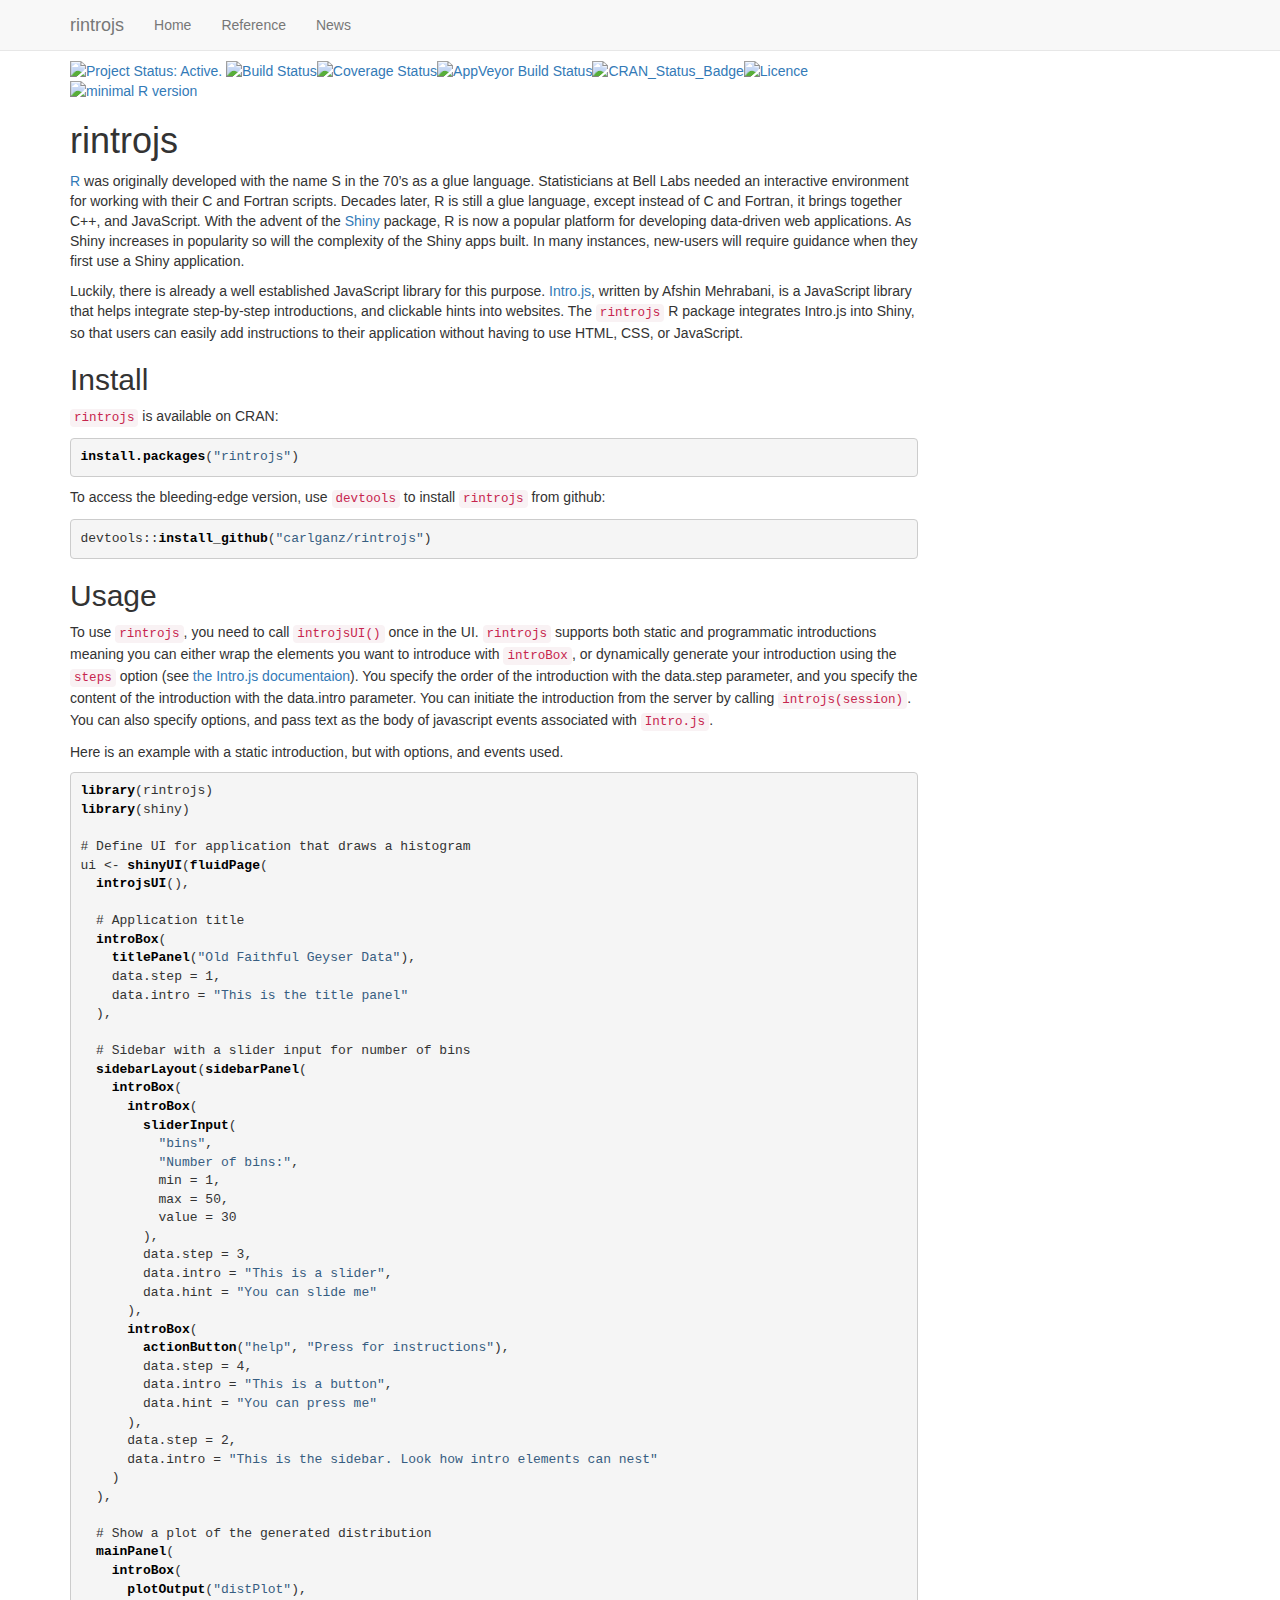
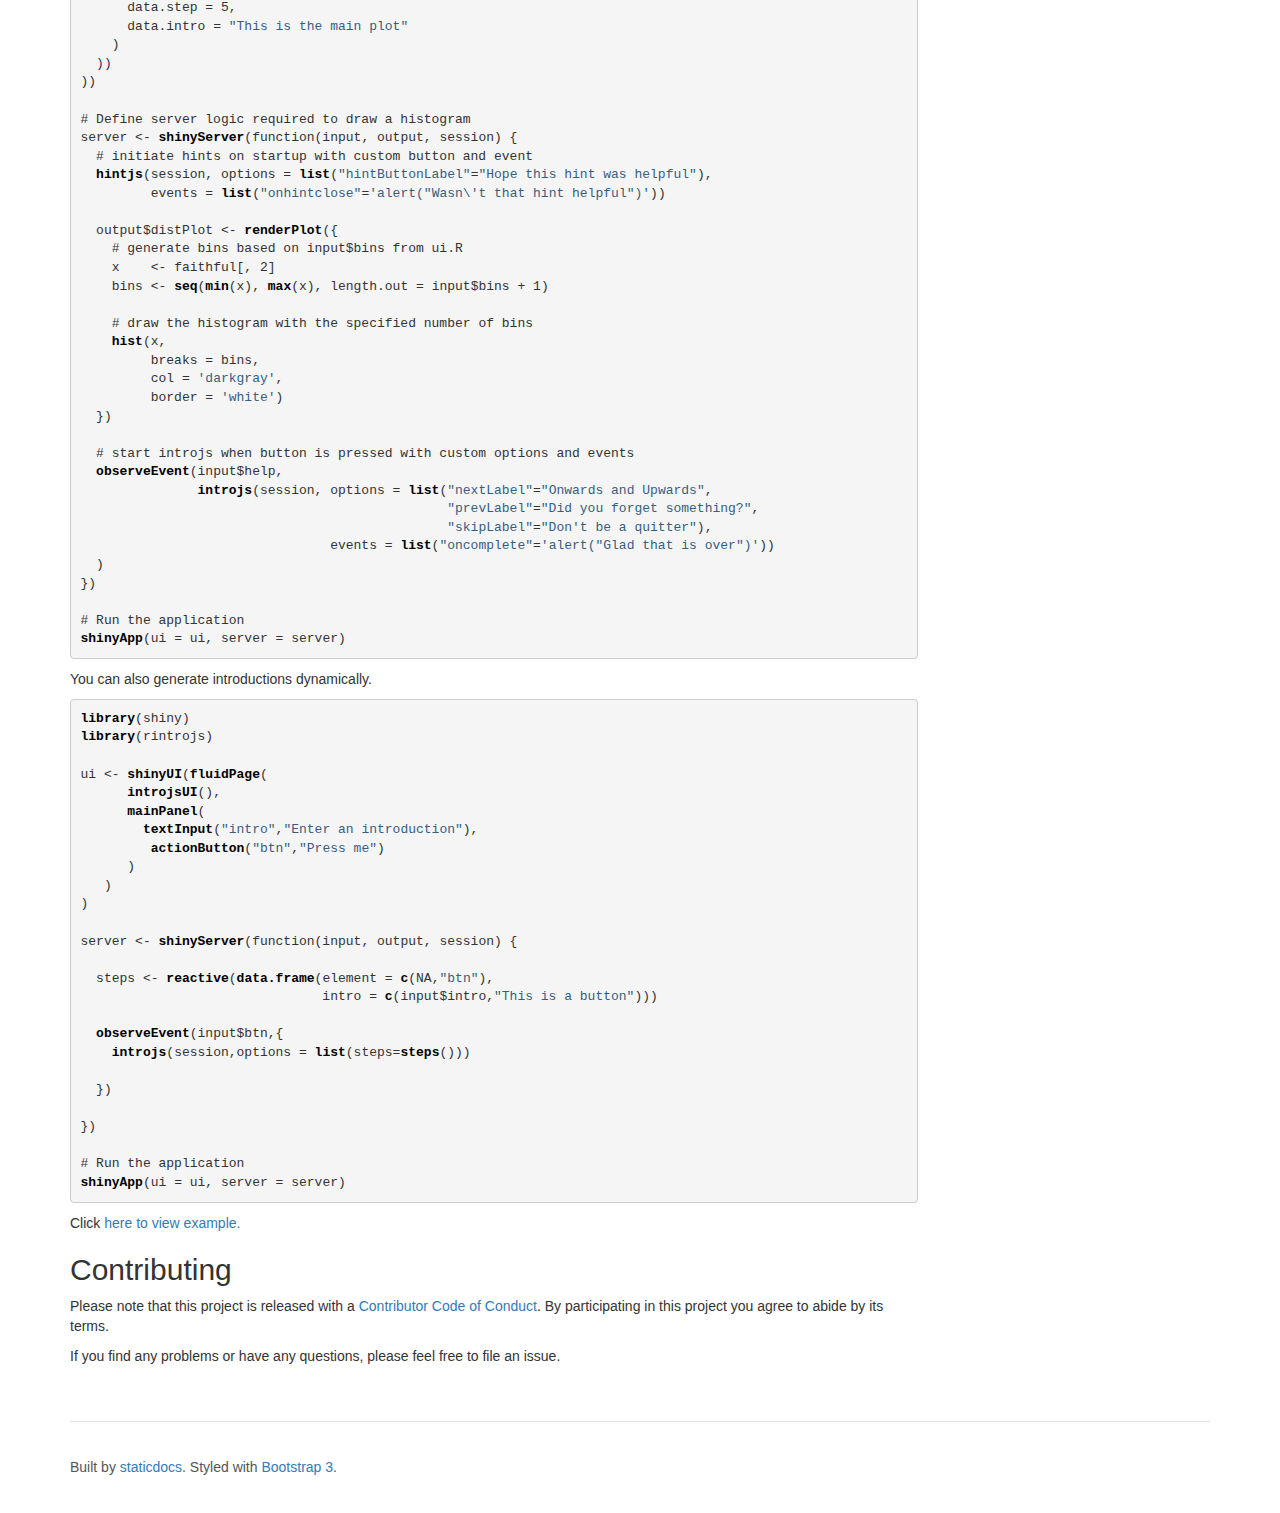
==== docs/index.html @ f10a5e24 "update staticdocs" ====
<!-- Generated by staticdocs: do not edit by hand -->
<html>
  <head>
  <meta charset="utf-8">
<title>Home. rintrojs</title>

<meta name="viewport" content="width=device-width, initial-scale=1.0">

<script src="https://code.jquery.com/jquery-3.1.0.min.js" integrity="sha256-cCueBR6CsyA4/9szpPfrX3s49M9vUU5BgtiJj06wt/s=" crossorigin="anonymous"></script>

<!-- Bootstrap -->
<link href="https://maxcdn.bootstrapcdn.com/bootstrap/3.3.7/css/bootstrap.min.css" rel="stylesheet" integrity="sha384-BVYiiSIFeK1dGmJRAkycuHAHRg32OmUcww7on3RYdg4Va+PmSTsz/K68vbdEjh4u" crossorigin="anonymous">
<link href="https://maxcdn.bootstrapcdn.com/font-awesome/4.6.3/css/font-awesome.min.css" rel="stylesheet" integrity="sha384-T8Gy5hrqNKT+hzMclPo118YTQO6cYprQmhrYwIiQ/3axmI1hQomh7Ud2hPOy8SP1" crossorigin="anonymous">
<script src="https://maxcdn.bootstrapcdn.com/bootstrap/3.3.7/js/bootstrap.min.js" integrity="sha384-Tc5IQib027qvyjSMfHjOMaLkfuWVxZxUPnCJA7l2mCWNIpG9mGCD8wGNIcPD7Txa" crossorigin="anonymous"></script>



<!-- staticdocs -->
<link href="staticdocs.css" rel="stylesheet">

<!-- mathjax -->
<script src='https://cdn.mathjax.org/mathjax/latest/MathJax.js?config=TeX-AMS-MML_HTMLorMML'></script>

<!--[if lt IE 9]>
  <script src="http://html5shim.googlecode.com/svn/trunk/html5.js"></script>
<![endif]-->
  </head>

  <body>
    <div class="container">
        <header>
        
<div class="navbar navbar-default  navbar-fixed-top" role="navigation">
  <div class="container">
    <div class="navbar-header">
      <button type="button" class="navbar-toggle collapsed" data-toggle="collapse" data-target="#navbar">
        <span class="icon-bar"></span>
        <span class="icon-bar"></span>
        <span class="icon-bar"></span>
      </button>
      <a class="navbar-brand" href="index.html">rintrojs</a>
    </div>
    <div id="navbar" class="navbar-collapse collapse">
      <ul class="nav navbar-nav">
        <li>
  <a href="index.html">Home</a>
</li>
<li>
  <a href="reference/index.html">Reference</a>
</li>
<li>
  <a href="news/index.html">News</a>
</li>
      </ul>
      <ul class="nav navbar-nav navbar-right">
        <li>
  <a href="https://github.com/carlganz/rintrojs">
    <span class="fa fa-github fa-lg"></span>
     
  </a>
</li>
      </ul>
    </div><!--/.nav-collapse -->
  </div><!--/.container -->
</div><!--/.navbar -->
        
        </header>

        <div class="row">
  <div class="col-md-9">
    <p><a href="http://www.repostatus.org/#active"><img src="http://www.repostatus.org/badges/latest/active.svg" alt="Project Status: Active." /></a> <a href="https://travis-ci.org/carlganz/rintrojs"><img src="https://travis-ci.org/carlganz/rintrojs.svg?branch=master" alt="Build Status" /></a><a href="https://codecov.io/github/carlganz/rintrojs?branch=master"><img src="https://img.shields.io/codecov/c/github/carlganz/rintrojs/master.svg" alt="Coverage Status" /></a><a href="https://ci.appveyor.com/project/carlganz/rintrojs"><img src="https://ci.appveyor.com/api/projects/status/github/carlganz/rintrojs?branch=master&amp;svg=true" alt="AppVeyor Build Status" /></a><a href="https://cran.r-project.org/package=rintrojs"><img src="http://www.r-pkg.org/badges/version/rintrojs" alt="CRAN_Status_Badge" /></a><a href="https://www.gnu.org/licenses/gpl-3.0.en.html"><img src="https://img.shields.io/badge/licence-GPL--3-blue.svg" alt="Licence" /></a><a href="https://cran.r-project.org/"><img src="https://img.shields.io/badge/R%3E%3D-3.0.0-6666ff.svg" alt="minimal R version" /></a></p>
<h1 id="rintrojs">rintrojs</h1>
<p><a href="https://r-project.org">R</a> was originally developed with the name S in the 70’s as a glue language. Statisticians at Bell Labs needed an interactive environment for working with their C and Fortran scripts. Decades later, R is still a glue language, except instead of C and Fortran, it brings together C++, and JavaScript. With the advent of the <a href="http://http://shiny.rstudio.com/">Shiny</a> package, R is now a popular platform for developing data-driven web applications. As Shiny increases in popularity so will the complexity of the Shiny apps built. In many instances, new-users will require guidance when they first use a Shiny application.</p>
<p>Luckily, there is already a well established JavaScript library for this purpose. <a href="http://introjs.com">Intro.js</a>, written by Afshin Mehrabani, is a JavaScript library that helps integrate step-by-step introductions, and clickable hints into websites. The <code>rintrojs</code> R package integrates Intro.js into Shiny, so that users can easily add instructions to their application without having to use HTML, CSS, or JavaScript.</p>
<h2 id="install">Install</h2>
<p><code>rintrojs</code> is available on CRAN:</p>
<div class="sourceCode"><pre class="sourceCode r"><code class="sourceCode r"><span class="kw">install.packages</span>(<span class="st">&quot;rintrojs&quot;</span>)</code></pre></div>
<p>To access the bleeding-edge version, use <code>devtools</code> to install <code>rintrojs</code> from github:</p>
<div class="sourceCode"><pre class="sourceCode r"><code class="sourceCode r">devtools::<span class="kw">install_github</span>(<span class="st">&quot;carlganz/rintrojs&quot;</span>)</code></pre></div>
<h2 id="usage">Usage</h2>
<p>To use <code>rintrojs</code>, you need to call <code>introjsUI()</code> once in the UI. <code>rintrojs</code> supports both static and programmatic introductions meaning you can either wrap the elements you want to introduce with <code>introBox</code>, or dynamically generate your introduction using the <code>steps</code> option (see <a href="https://github.com/usablica/intro.js/wiki/Documentation">the Intro.js documentaion</a>). You specify the order of the introduction with the data.step parameter, and you specify the content of the introduction with the data.intro parameter. You can initiate the introduction from the server by calling <code>introjs(session)</code>. You can also specify options, and pass text as the body of javascript events associated with <code>Intro.js</code>.</p>
<p>Here is an example with a static introduction, but with options, and events used.</p>
<div class="sourceCode"><pre class="sourceCode r"><code class="sourceCode r"><span class="kw">library</span>(rintrojs)
<span class="kw">library</span>(shiny)

<span class="co"># Define UI for application that draws a histogram</span>
ui &lt;-<span class="st"> </span><span class="kw">shinyUI</span>(<span class="kw">fluidPage</span>(
  <span class="kw">introjsUI</span>(),
  
  <span class="co"># Application title</span>
  <span class="kw">introBox</span>(
    <span class="kw">titlePanel</span>(<span class="st">&quot;Old Faithful Geyser Data&quot;</span>),
    <span class="dt">data.step =</span> <span class="dv">1</span>,
    <span class="dt">data.intro =</span> <span class="st">&quot;This is the title panel&quot;</span>
  ),
  
  <span class="co"># Sidebar with a slider input for number of bins</span>
  <span class="kw">sidebarLayout</span>(<span class="kw">sidebarPanel</span>(
    <span class="kw">introBox</span>(
      <span class="kw">introBox</span>(
        <span class="kw">sliderInput</span>(
          <span class="st">&quot;bins&quot;</span>,
          <span class="st">&quot;Number of bins:&quot;</span>,
          <span class="dt">min =</span> <span class="dv">1</span>,
          <span class="dt">max =</span> <span class="dv">50</span>,
          <span class="dt">value =</span> <span class="dv">30</span>
        ),
        <span class="dt">data.step =</span> <span class="dv">3</span>,
        <span class="dt">data.intro =</span> <span class="st">&quot;This is a slider&quot;</span>,
        <span class="dt">data.hint =</span> <span class="st">&quot;You can slide me&quot;</span>
      ),
      <span class="kw">introBox</span>(
        <span class="kw">actionButton</span>(<span class="st">&quot;help&quot;</span>, <span class="st">&quot;Press for instructions&quot;</span>),
        <span class="dt">data.step =</span> <span class="dv">4</span>,
        <span class="dt">data.intro =</span> <span class="st">&quot;This is a button&quot;</span>,
        <span class="dt">data.hint =</span> <span class="st">&quot;You can press me&quot;</span>
      ),
      <span class="dt">data.step =</span> <span class="dv">2</span>,
      <span class="dt">data.intro =</span> <span class="st">&quot;This is the sidebar. Look how intro elements can nest&quot;</span>
    )
  ),
  
  <span class="co"># Show a plot of the generated distribution</span>
  <span class="kw">mainPanel</span>(
    <span class="kw">introBox</span>(
      <span class="kw">plotOutput</span>(<span class="st">&quot;distPlot&quot;</span>),
      <span class="dt">data.step =</span> <span class="dv">5</span>,
      <span class="dt">data.intro =</span> <span class="st">&quot;This is the main plot&quot;</span>
    )
  ))
))

<span class="co"># Define server logic required to draw a histogram</span>
server &lt;-<span class="st"> </span><span class="kw">shinyServer</span>(function(input, output, session) {
  <span class="co"># initiate hints on startup with custom button and event</span>
  <span class="kw">hintjs</span>(session, <span class="dt">options =</span> <span class="kw">list</span>(<span class="st">&quot;hintButtonLabel&quot;</span>=<span class="st">&quot;Hope this hint was helpful&quot;</span>),
         <span class="dt">events =</span> <span class="kw">list</span>(<span class="st">&quot;onhintclose&quot;</span>=<span class="st">&#39;alert(&quot;Wasn</span><span class="ch">\&#39;</span><span class="st">t that hint helpful&quot;)&#39;</span>))
  
  output$distPlot &lt;-<span class="st"> </span><span class="kw">renderPlot</span>({
    <span class="co"># generate bins based on input$bins from ui.R</span>
    x    &lt;-<span class="st"> </span>faithful[, <span class="dv">2</span>]
    bins &lt;-<span class="st"> </span><span class="kw">seq</span>(<span class="kw">min</span>(x), <span class="kw">max</span>(x), <span class="dt">length.out =</span> input$bins +<span class="st"> </span><span class="dv">1</span>)
    
    <span class="co"># draw the histogram with the specified number of bins</span>
    <span class="kw">hist</span>(x,
         <span class="dt">breaks =</span> bins,
         <span class="dt">col =</span> <span class="st">&#39;darkgray&#39;</span>,
         <span class="dt">border =</span> <span class="st">&#39;white&#39;</span>)
  })
  
  <span class="co"># start introjs when button is pressed with custom options and events</span>
  <span class="kw">observeEvent</span>(input$help,
               <span class="kw">introjs</span>(session, <span class="dt">options =</span> <span class="kw">list</span>(<span class="st">&quot;nextLabel&quot;</span>=<span class="st">&quot;Onwards and Upwards&quot;</span>,
                                               <span class="st">&quot;prevLabel&quot;</span>=<span class="st">&quot;Did you forget something?&quot;</span>,
                                               <span class="st">&quot;skipLabel&quot;</span>=<span class="st">&quot;Don&#39;t be a quitter&quot;</span>),
                                <span class="dt">events =</span> <span class="kw">list</span>(<span class="st">&quot;oncomplete&quot;</span>=<span class="st">&#39;alert(&quot;Glad that is over&quot;)&#39;</span>))
  )
})

<span class="co"># Run the application</span>
<span class="kw">shinyApp</span>(<span class="dt">ui =</span> ui, <span class="dt">server =</span> server)</code></pre></div>
<p>You can also generate introductions dynamically.</p>
<div class="sourceCode"><pre class="sourceCode r"><code class="sourceCode r"><span class="kw">library</span>(shiny)
<span class="kw">library</span>(rintrojs)

ui &lt;-<span class="st"> </span><span class="kw">shinyUI</span>(<span class="kw">fluidPage</span>(
      <span class="kw">introjsUI</span>(),
      <span class="kw">mainPanel</span>(
        <span class="kw">textInput</span>(<span class="st">&quot;intro&quot;</span>,<span class="st">&quot;Enter an introduction&quot;</span>),
         <span class="kw">actionButton</span>(<span class="st">&quot;btn&quot;</span>,<span class="st">&quot;Press me&quot;</span>)
      )
   )
)

server &lt;-<span class="st"> </span><span class="kw">shinyServer</span>(function(input, output, session) {
   
  steps &lt;-<span class="st"> </span><span class="kw">reactive</span>(<span class="kw">data.frame</span>(<span class="dt">element =</span> <span class="kw">c</span>(<span class="ot">NA</span>,<span class="st">&quot;btn&quot;</span>),
                               <span class="dt">intro =</span> <span class="kw">c</span>(input$intro,<span class="st">&quot;This is a button&quot;</span>)))
  
  <span class="kw">observeEvent</span>(input$btn,{
    <span class="kw">introjs</span>(session,<span class="dt">options =</span> <span class="kw">list</span>(<span class="dt">steps=</span><span class="kw">steps</span>()))
    
  })
  
})

<span class="co"># Run the application </span>
<span class="kw">shinyApp</span>(<span class="dt">ui =</span> ui, <span class="dt">server =</span> server)</code></pre></div>
<p>Click <a href="https://carlganz.shinyapps.io/rintrojsexample/">here to view example.</a></p>
<h2 id="contributing">Contributing</h2>
<p>Please note that this project is released with a <a href="CONDUCT.md">Contributor Code of Conduct</a>. By participating in this project you agree to abide by its terms.</p>
<p>If you find any problems or have any questions, please feel free to file an issue.</p>
  </div>
</div>

        <footer>
        <p>Built by <a href="http://hadley.github.io/staticdocs/">staticdocs</a>. Styled with <a href="http://getbootstrap.com">Bootstrap 3</a>.</p>
        </footer>
   </div>

  </body>
</html>
---- docs/staticdocs.css ----
body {padding-top: 60px;}

.icon img {
  float: right;
  border: 1px solid #ccc;
}
.index .internal {display: none;}
ul.index li {margin-bottom: 0.5em; clear: both;}

footer {
  margin-top: 45px;
  padding: 35px 0 36px;
  border-top: 1px solid #e5e5e5;
}
footer p {
  margin-bottom: 0;
  color: #555;
}

/* Table of contents --------------------------*/

.toc h2 {
  margin-top: 0;
  font-size: 1.5em;
}

.toc.affix {
  top: 80;
}

/* Syntax highlighting ---------------------------------------------------- */

.examples .output {
  border-left: 4px solid #ccc;
  margin-left: -10px;
  padding-left: 6px;
}

.fl,.number {color:rgb(21,20,181);}
.fu,.functioncall {color:#264D66 ;}
.ch,.st,.string {color:#375D81 ;}
.kw,.keyword {font-weight:bolder ;color:black;}
.argument {color:#264D66 ;}
.co,.comment {color: #333;}
.formalargs {color: #264D66;}
.eqformalargs {color:#264D66;}
.slot {font-style:italic;}
.symbol {color:black ;}
.prompt {color:black ;}

pre img {
  background-color: #fff;
  display: block;
}
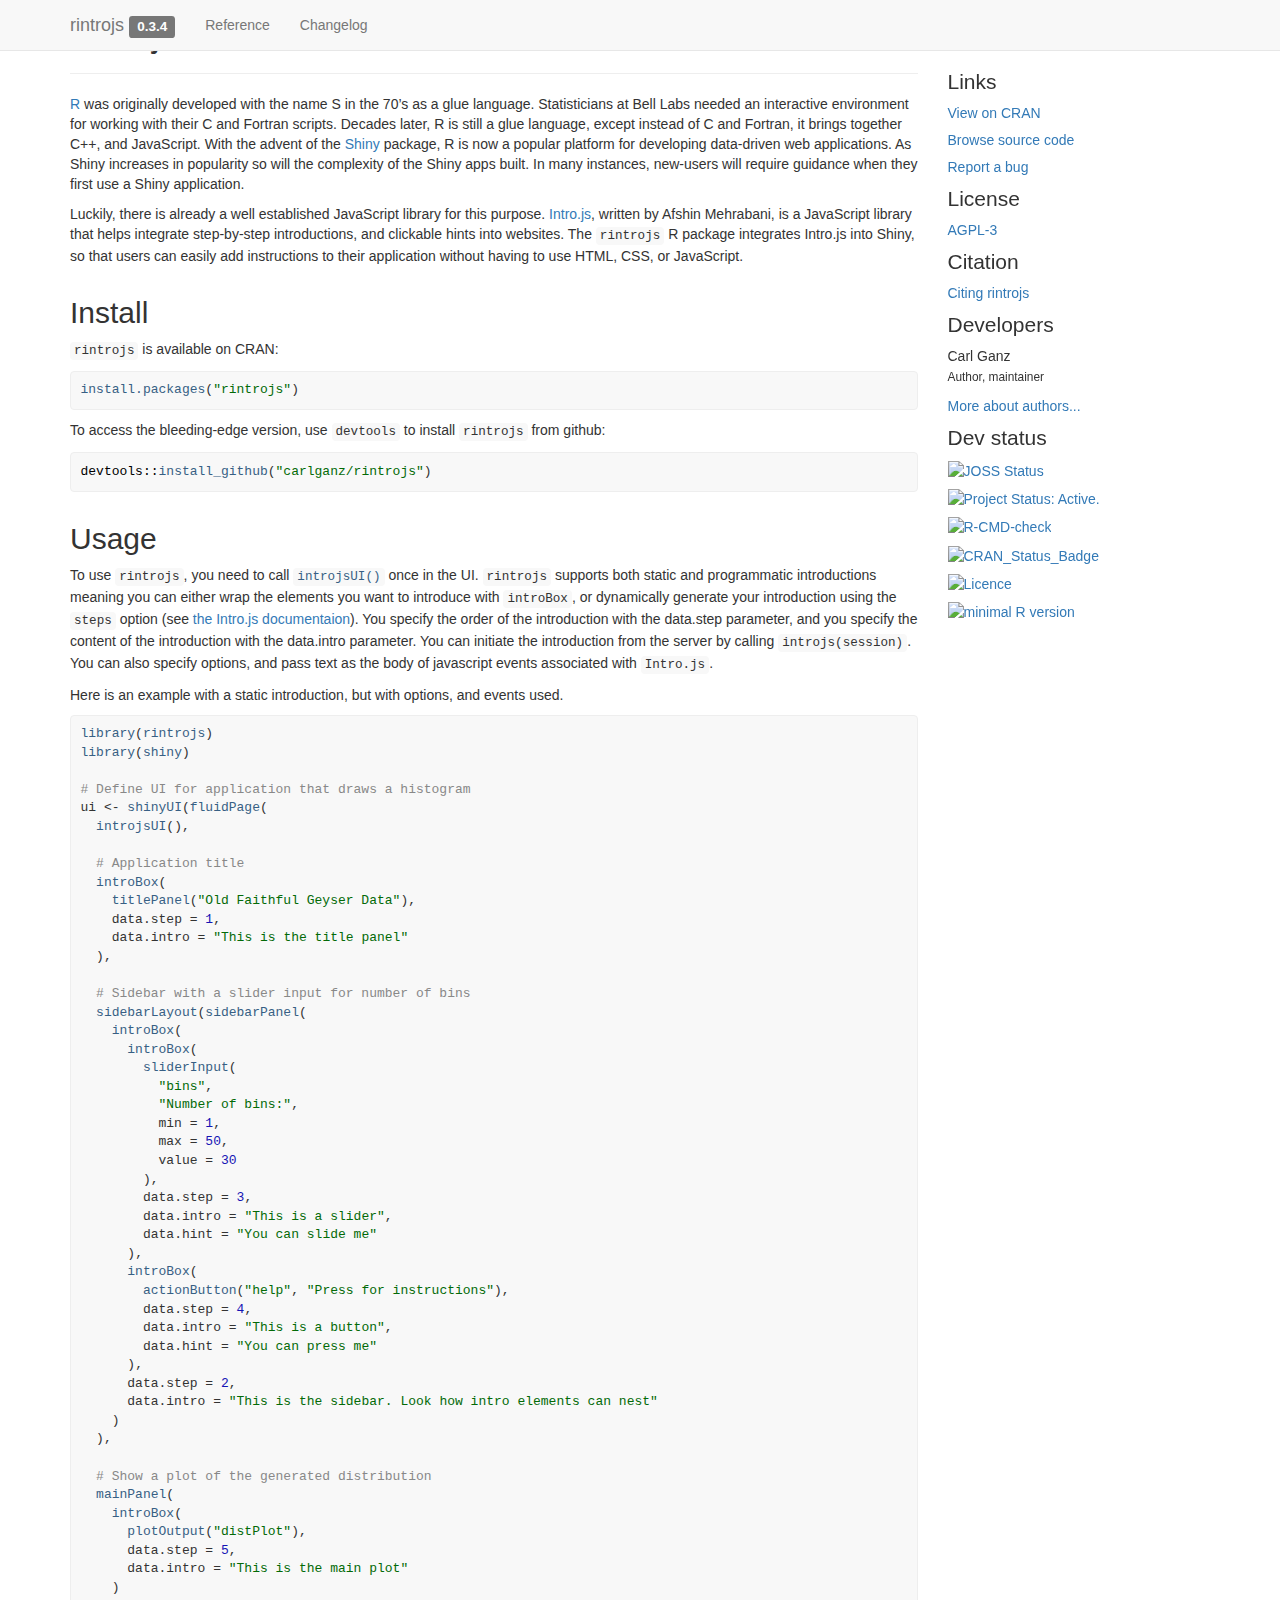
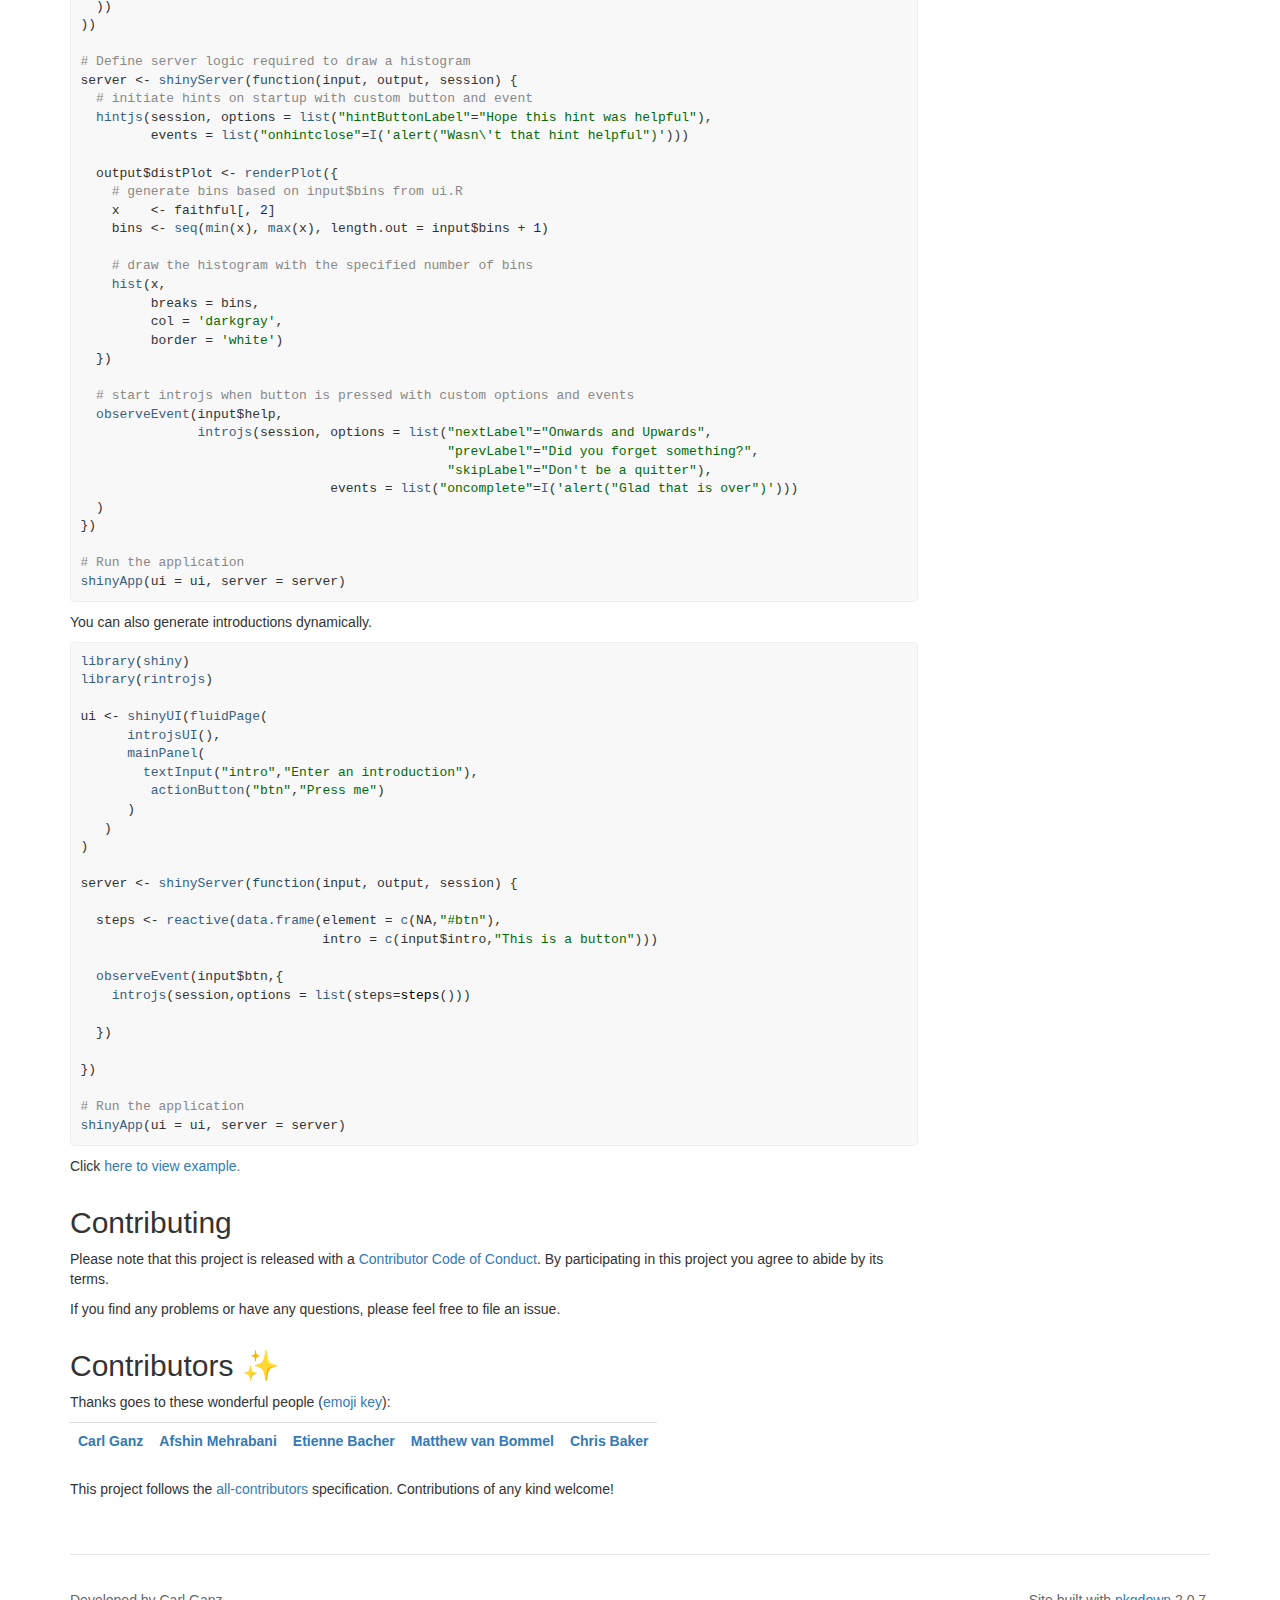
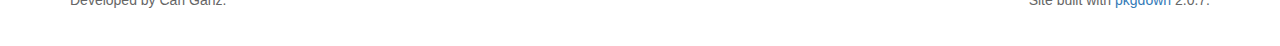
==== commit 6008c804: "rebuild pkgdown site" ====
--- a/docs/index.html
+++ b/docs/index.html
@@ -1,202 +1,307 @@
-<!-- Generated by staticdocs: do not edit by hand -->
-<html>
-  <head>
-  <meta charset="utf-8">
-<title>Home. rintrojs</title>
-
+<!DOCTYPE html>
+<!-- Generated by pkgdown: do not edit by hand --><html lang="en">
+<head>
+<meta http-equiv="Content-Type" content="text/html; charset=UTF-8">
+<meta charset="utf-8">
+<meta http-equiv="X-UA-Compatible" content="IE=edge">
 <meta name="viewport" content="width=device-width, initial-scale=1.0">
-
-<script src="https://code.jquery.com/jquery-3.1.0.min.js" integrity="sha256-cCueBR6CsyA4/9szpPfrX3s49M9vUU5BgtiJj06wt/s=" crossorigin="anonymous"></script>
-
-<!-- Bootstrap -->
-<link href="https://maxcdn.bootstrapcdn.com/bootstrap/3.3.7/css/bootstrap.min.css" rel="stylesheet" integrity="sha384-BVYiiSIFeK1dGmJRAkycuHAHRg32OmUcww7on3RYdg4Va+PmSTsz/K68vbdEjh4u" crossorigin="anonymous">
-<link href="https://maxcdn.bootstrapcdn.com/font-awesome/4.6.3/css/font-awesome.min.css" rel="stylesheet" integrity="sha384-T8Gy5hrqNKT+hzMclPo118YTQO6cYprQmhrYwIiQ/3axmI1hQomh7Ud2hPOy8SP1" crossorigin="anonymous">
-<script src="https://maxcdn.bootstrapcdn.com/bootstrap/3.3.7/js/bootstrap.min.js" integrity="sha384-Tc5IQib027qvyjSMfHjOMaLkfuWVxZxUPnCJA7l2mCWNIpG9mGCD8wGNIcPD7Txa" crossorigin="anonymous"></script>
-
-
-
-<!-- staticdocs -->
-<link href="staticdocs.css" rel="stylesheet">
-
-<!-- mathjax -->
-<script src='https://cdn.mathjax.org/mathjax/latest/MathJax.js?config=TeX-AMS-MML_HTMLorMML'></script>
-
-<!--[if lt IE 9]>
-  <script src="http://html5shim.googlecode.com/svn/trunk/html5.js"></script>
+<title>Wrapper for the Intro.js Library • rintrojs</title>
+<!-- jquery --><script src="https://cdnjs.cloudflare.com/ajax/libs/jquery/3.4.1/jquery.min.js" integrity="sha256-CSXorXvZcTkaix6Yvo6HppcZGetbYMGWSFlBw8HfCJo=" crossorigin="anonymous"></script><!-- Bootstrap --><link rel="stylesheet" href="https://cdnjs.cloudflare.com/ajax/libs/twitter-bootstrap/3.4.1/css/bootstrap.min.css" integrity="sha256-bZLfwXAP04zRMK2BjiO8iu9pf4FbLqX6zitd+tIvLhE=" crossorigin="anonymous">
+<script src="https://cdnjs.cloudflare.com/ajax/libs/twitter-bootstrap/3.4.1/js/bootstrap.min.js" integrity="sha256-nuL8/2cJ5NDSSwnKD8VqreErSWHtnEP9E7AySL+1ev4=" crossorigin="anonymous"></script><!-- bootstrap-toc --><link rel="stylesheet" href="bootstrap-toc.css">
+<script src="bootstrap-toc.js"></script><!-- Font Awesome icons --><link rel="stylesheet" href="https://cdnjs.cloudflare.com/ajax/libs/font-awesome/5.12.1/css/all.min.css" integrity="sha256-mmgLkCYLUQbXn0B1SRqzHar6dCnv9oZFPEC1g1cwlkk=" crossorigin="anonymous">
+<link rel="stylesheet" href="https://cdnjs.cloudflare.com/ajax/libs/font-awesome/5.12.1/css/v4-shims.min.css" integrity="sha256-wZjR52fzng1pJHwx4aV2AO3yyTOXrcDW7jBpJtTwVxw=" crossorigin="anonymous">
+<!-- clipboard.js --><script src="https://cdnjs.cloudflare.com/ajax/libs/clipboard.js/2.0.6/clipboard.min.js" integrity="sha256-inc5kl9MA1hkeYUt+EC3BhlIgyp/2jDIyBLS6k3UxPI=" crossorigin="anonymous"></script><!-- headroom.js --><script src="https://cdnjs.cloudflare.com/ajax/libs/headroom/0.11.0/headroom.min.js" integrity="sha256-AsUX4SJE1+yuDu5+mAVzJbuYNPHj/WroHuZ8Ir/CkE0=" crossorigin="anonymous"></script><script src="https://cdnjs.cloudflare.com/ajax/libs/headroom/0.11.0/jQuery.headroom.min.js" integrity="sha256-ZX/yNShbjqsohH1k95liqY9Gd8uOiE1S4vZc+9KQ1K4=" crossorigin="anonymous"></script><!-- pkgdown --><link href="pkgdown.css" rel="stylesheet">
+<script src="pkgdown.js"></script><meta property="og:title" content="Wrapper for the Intro.js Library">
+<meta property="og:description" content="A wrapper for the Intro.js library (For more info: &lt;https://introjs.com/&gt;). 
+  This package makes it easy to include step-by-step introductions, and clickable hints in a Shiny 
+  application. It supports both static introductions in the UI, and programmatic introductions from 
+  the server-side. ">
+<!-- mathjax --><script src="https://cdnjs.cloudflare.com/ajax/libs/mathjax/2.7.5/MathJax.js" integrity="sha256-nvJJv9wWKEm88qvoQl9ekL2J+k/RWIsaSScxxlsrv8k=" crossorigin="anonymous"></script><script src="https://cdnjs.cloudflare.com/ajax/libs/mathjax/2.7.5/config/TeX-AMS-MML_HTMLorMML.js" integrity="sha256-84DKXVJXs0/F8OTMzX4UR909+jtl4G7SPypPavF+GfA=" crossorigin="anonymous"></script><!--[if lt IE 9]>
+<script src="https://oss.maxcdn.com/html5shiv/3.7.3/html5shiv.min.js"></script>
+<script src="https://oss.maxcdn.com/respond/1.4.2/respond.min.js"></script>
 <![endif]-->
-  </head>
-
-  <body>
-    <div class="container">
-        <header>
-        
-<div class="navbar navbar-default  navbar-fixed-top" role="navigation">
+</head>
+<body data-spy="scroll" data-target="#toc">
+    
+
+    <div class="container template-home">
+      <header><div class="navbar navbar-default navbar-fixed-top" role="navigation">
   <div class="container">
     <div class="navbar-header">
-      <button type="button" class="navbar-toggle collapsed" data-toggle="collapse" data-target="#navbar">
+      <button type="button" class="navbar-toggle collapsed" data-toggle="collapse" data-target="#navbar" aria-expanded="false">
+        <span class="sr-only">Toggle navigation</span>
         <span class="icon-bar"></span>
         <span class="icon-bar"></span>
         <span class="icon-bar"></span>
       </button>
-      <a class="navbar-brand" href="index.html">rintrojs</a>
+      <span class="navbar-brand">
+        <a class="navbar-link" href="index.html">rintrojs</a>
+        <span class="version label label-default" data-toggle="tooltip" data-placement="bottom" title="">0.3.4</span>
+      </span>
     </div>
+
     <div id="navbar" class="navbar-collapse collapse">
       <ul class="nav navbar-nav">
-        <li>
-  <a href="index.html">Home</a>
-</li>
 <li>
   <a href="reference/index.html">Reference</a>
 </li>
 <li>
-  <a href="news/index.html">News</a>
+  <a href="news/index.html">Changelog</a>
 </li>
       </ul>
-      <ul class="nav navbar-nav navbar-right">
-        <li>
-  <a href="https://github.com/carlganz/rintrojs">
-    <span class="fa fa-github fa-lg"></span>
+<ul class="nav navbar-nav navbar-right">
+<li>
+  <a href="https://github.com/carlganz/rintrojs/" class="external-link">
+    <span class="fab fa-github fa-lg"></span>
      
   </a>
 </li>
       </ul>
-    </div><!--/.nav-collapse -->
-  </div><!--/.container -->
-</div><!--/.navbar -->
-        
-        </header>
-
-        <div class="row">
-  <div class="col-md-9">
-    <p><a href="http://www.repostatus.org/#active"><img src="http://www.repostatus.org/badges/latest/active.svg" alt="Project Status: Active." /></a> <a href="https://travis-ci.org/carlganz/rintrojs"><img src="https://travis-ci.org/carlganz/rintrojs.svg?branch=master" alt="Build Status" /></a><a href="https://codecov.io/github/carlganz/rintrojs?branch=master"><img src="https://img.shields.io/codecov/c/github/carlganz/rintrojs/master.svg" alt="Coverage Status" /></a><a href="https://ci.appveyor.com/project/carlganz/rintrojs"><img src="https://ci.appveyor.com/api/projects/status/github/carlganz/rintrojs?branch=master&amp;svg=true" alt="AppVeyor Build Status" /></a><a href="https://cran.r-project.org/package=rintrojs"><img src="http://www.r-pkg.org/badges/version/rintrojs" alt="CRAN_Status_Badge" /></a><a href="https://www.gnu.org/licenses/gpl-3.0.en.html"><img src="https://img.shields.io/badge/licence-GPL--3-blue.svg" alt="Licence" /></a><a href="https://cran.r-project.org/"><img src="https://img.shields.io/badge/R%3E%3D-3.0.0-6666ff.svg" alt="minimal R version" /></a></p>
-<h1 id="rintrojs">rintrojs</h1>
-<p><a href="https://r-project.org">R</a> was originally developed with the name S in the 70’s as a glue language. Statisticians at Bell Labs needed an interactive environment for working with their C and Fortran scripts. Decades later, R is still a glue language, except instead of C and Fortran, it brings together C++, and JavaScript. With the advent of the <a href="http://http://shiny.rstudio.com/">Shiny</a> package, R is now a popular platform for developing data-driven web applications. As Shiny increases in popularity so will the complexity of the Shiny apps built. In many instances, new-users will require guidance when they first use a Shiny application.</p>
-<p>Luckily, there is already a well established JavaScript library for this purpose. <a href="http://introjs.com">Intro.js</a>, written by Afshin Mehrabani, is a JavaScript library that helps integrate step-by-step introductions, and clickable hints into websites. The <code>rintrojs</code> R package integrates Intro.js into Shiny, so that users can easily add instructions to their application without having to use HTML, CSS, or JavaScript.</p>
-<h2 id="install">Install</h2>
+</div>
+<!--/.nav-collapse -->
+  </div>
+<!--/.container -->
+</div>
+<!--/.navbar -->
+
+      
+
+      </header><div class="row">
+  <div class="contents col-md-9">
+
+
+<div class="section level1">
+<div class="page-header"><h1 id="rintrojs">rintrojs<a class="anchor" aria-label="anchor" href="#rintrojs"></a>
+</h1></div>
+<p><a href="https://www.r-project.org/" class="external-link">R</a> was originally developed with the name S in the 70’s as a glue language. Statisticians at Bell Labs needed an interactive environment for working with their C and Fortran scripts. Decades later, R is still a glue language, except instead of C and Fortran, it brings together C++, and JavaScript. With the advent of the <a href="https://shiny.posit.co/" class="external-link">Shiny</a> package, R is now a popular platform for developing data-driven web applications. As Shiny increases in popularity so will the complexity of the Shiny apps built. In many instances, new-users will require guidance when they first use a Shiny application.</p>
+<p>Luckily, there is already a well established JavaScript library for this purpose. <a href="https://introjs.com/" class="external-link">Intro.js</a>, written by Afshin Mehrabani, is a JavaScript library that helps integrate step-by-step introductions, and clickable hints into websites. The <code>rintrojs</code> R package integrates Intro.js into Shiny, so that users can easily add instructions to their application without having to use HTML, CSS, or JavaScript.</p>
+<div class="section level2">
+<h2 id="install">Install<a class="anchor" aria-label="anchor" href="#install"></a>
+</h2>
 <p><code>rintrojs</code> is available on CRAN:</p>
-<div class="sourceCode"><pre class="sourceCode r"><code class="sourceCode r"><span class="kw">install.packages</span>(<span class="st">&quot;rintrojs&quot;</span>)</code></pre></div>
+<div class="sourceCode" id="cb1"><pre class="downlit sourceCode r">
+<code class="sourceCode R"><span><span class="fu"><a href="https://rdrr.io/r/utils/install.packages.html" class="external-link">install.packages</a></span><span class="op">(</span><span class="st">"rintrojs"</span><span class="op">)</span></span></code></pre></div>
 <p>To access the bleeding-edge version, use <code>devtools</code> to install <code>rintrojs</code> from github:</p>
-<div class="sourceCode"><pre class="sourceCode r"><code class="sourceCode r">devtools::<span class="kw">install_github</span>(<span class="st">&quot;carlganz/rintrojs&quot;</span>)</code></pre></div>
-<h2 id="usage">Usage</h2>
-<p>To use <code>rintrojs</code>, you need to call <code>introjsUI()</code> once in the UI. <code>rintrojs</code> supports both static and programmatic introductions meaning you can either wrap the elements you want to introduce with <code>introBox</code>, or dynamically generate your introduction using the <code>steps</code> option (see <a href="https://github.com/usablica/intro.js/wiki/Documentation">the Intro.js documentaion</a>). You specify the order of the introduction with the data.step parameter, and you specify the content of the introduction with the data.intro parameter. You can initiate the introduction from the server by calling <code>introjs(session)</code>. You can also specify options, and pass text as the body of javascript events associated with <code>Intro.js</code>.</p>
+<div class="sourceCode" id="cb2"><pre class="downlit sourceCode r">
+<code class="sourceCode R"><span><span class="fu">devtools</span><span class="fu">::</span><span class="fu"><a href="https://remotes.r-lib.org/reference/install_github.html" class="external-link">install_github</a></span><span class="op">(</span><span class="st">"carlganz/rintrojs"</span><span class="op">)</span></span></code></pre></div>
+</div>
+<div class="section level2">
+<h2 id="usage">Usage<a class="anchor" aria-label="anchor" href="#usage"></a>
+</h2>
+<p>To use <code>rintrojs</code>, you need to call <code><a href="reference/introjsUI.html">introjsUI()</a></code> once in the UI. <code>rintrojs</code> supports both static and programmatic introductions meaning you can either wrap the elements you want to introduce with <code>introBox</code>, or dynamically generate your introduction using the <code>steps</code> option (see <a href="https://github.com/usablica/intro.js/wiki/Documentation" class="external-link">the Intro.js documentaion</a>). You specify the order of the introduction with the data.step parameter, and you specify the content of the introduction with the data.intro parameter. You can initiate the introduction from the server by calling <code>introjs(session)</code>. You can also specify options, and pass text as the body of javascript events associated with <code>Intro.js</code>.</p>
 <p>Here is an example with a static introduction, but with options, and events used.</p>
-<div class="sourceCode"><pre class="sourceCode r"><code class="sourceCode r"><span class="kw">library</span>(rintrojs)
-<span class="kw">library</span>(shiny)
-
-<span class="co"># Define UI for application that draws a histogram</span>
-ui &lt;-<span class="st"> </span><span class="kw">shinyUI</span>(<span class="kw">fluidPage</span>(
-  <span class="kw">introjsUI</span>(),
+<div class="sourceCode" id="cb3"><pre class="downlit sourceCode r">
+<code class="sourceCode R"><span><span class="kw"><a href="https://rdrr.io/r/base/library.html" class="external-link">library</a></span><span class="op">(</span><span class="va"><a href="https://github.com/carlganz/rintrojs" class="external-link">rintrojs</a></span><span class="op">)</span></span>
+<span><span class="kw"><a href="https://rdrr.io/r/base/library.html" class="external-link">library</a></span><span class="op">(</span><span class="va"><a href="https://shiny.posit.co/" class="external-link">shiny</a></span><span class="op">)</span></span>
+<span></span>
+<span><span class="co"># Define UI for application that draws a histogram</span></span>
+<span><span class="va">ui</span> <span class="op">&lt;-</span> <span class="fu"><a href="https://rdrr.io/pkg/shiny/man/shinyUI.html" class="external-link">shinyUI</a></span><span class="op">(</span><span class="fu"><a href="https://rdrr.io/pkg/shiny/man/fluidPage.html" class="external-link">fluidPage</a></span><span class="op">(</span></span>
+<span>  <span class="fu"><a href="reference/introjsUI.html">introjsUI</a></span><span class="op">(</span><span class="op">)</span>,</span>
+<span>  </span>
+<span>  <span class="co"># Application title</span></span>
+<span>  <span class="fu"><a href="reference/introBox.html">introBox</a></span><span class="op">(</span></span>
+<span>    <span class="fu"><a href="https://rdrr.io/pkg/shiny/man/titlePanel.html" class="external-link">titlePanel</a></span><span class="op">(</span><span class="st">"Old Faithful Geyser Data"</span><span class="op">)</span>,</span>
+<span>    data.step <span class="op">=</span> <span class="fl">1</span>,</span>
+<span>    data.intro <span class="op">=</span> <span class="st">"This is the title panel"</span></span>
+<span>  <span class="op">)</span>,</span>
+<span>  </span>
+<span>  <span class="co"># Sidebar with a slider input for number of bins</span></span>
+<span>  <span class="fu"><a href="https://rdrr.io/pkg/shiny/man/sidebarLayout.html" class="external-link">sidebarLayout</a></span><span class="op">(</span><span class="fu"><a href="https://rdrr.io/pkg/shiny/man/sidebarLayout.html" class="external-link">sidebarPanel</a></span><span class="op">(</span></span>
+<span>    <span class="fu"><a href="reference/introBox.html">introBox</a></span><span class="op">(</span></span>
+<span>      <span class="fu"><a href="reference/introBox.html">introBox</a></span><span class="op">(</span></span>
+<span>        <span class="fu"><a href="https://rdrr.io/pkg/shiny/man/sliderInput.html" class="external-link">sliderInput</a></span><span class="op">(</span></span>
+<span>          <span class="st">"bins"</span>,</span>
+<span>          <span class="st">"Number of bins:"</span>,</span>
+<span>          min <span class="op">=</span> <span class="fl">1</span>,</span>
+<span>          max <span class="op">=</span> <span class="fl">50</span>,</span>
+<span>          value <span class="op">=</span> <span class="fl">30</span></span>
+<span>        <span class="op">)</span>,</span>
+<span>        data.step <span class="op">=</span> <span class="fl">3</span>,</span>
+<span>        data.intro <span class="op">=</span> <span class="st">"This is a slider"</span>,</span>
+<span>        data.hint <span class="op">=</span> <span class="st">"You can slide me"</span></span>
+<span>      <span class="op">)</span>,</span>
+<span>      <span class="fu"><a href="reference/introBox.html">introBox</a></span><span class="op">(</span></span>
+<span>        <span class="fu"><a href="https://rdrr.io/pkg/shiny/man/actionButton.html" class="external-link">actionButton</a></span><span class="op">(</span><span class="st">"help"</span>, <span class="st">"Press for instructions"</span><span class="op">)</span>,</span>
+<span>        data.step <span class="op">=</span> <span class="fl">4</span>,</span>
+<span>        data.intro <span class="op">=</span> <span class="st">"This is a button"</span>,</span>
+<span>        data.hint <span class="op">=</span> <span class="st">"You can press me"</span></span>
+<span>      <span class="op">)</span>,</span>
+<span>      data.step <span class="op">=</span> <span class="fl">2</span>,</span>
+<span>      data.intro <span class="op">=</span> <span class="st">"This is the sidebar. Look how intro elements can nest"</span></span>
+<span>    <span class="op">)</span></span>
+<span>  <span class="op">)</span>,</span>
+<span>  </span>
+<span>  <span class="co"># Show a plot of the generated distribution</span></span>
+<span>  <span class="fu"><a href="https://rdrr.io/pkg/shiny/man/sidebarLayout.html" class="external-link">mainPanel</a></span><span class="op">(</span></span>
+<span>    <span class="fu"><a href="reference/introBox.html">introBox</a></span><span class="op">(</span></span>
+<span>      <span class="fu"><a href="https://rdrr.io/pkg/shiny/man/plotOutput.html" class="external-link">plotOutput</a></span><span class="op">(</span><span class="st">"distPlot"</span><span class="op">)</span>,</span>
+<span>      data.step <span class="op">=</span> <span class="fl">5</span>,</span>
+<span>      data.intro <span class="op">=</span> <span class="st">"This is the main plot"</span></span>
+<span>    <span class="op">)</span></span>
+<span>  <span class="op">)</span><span class="op">)</span></span>
+<span><span class="op">)</span><span class="op">)</span></span>
+<span></span>
+<span><span class="co"># Define server logic required to draw a histogram</span></span>
+<span><span class="va">server</span> <span class="op">&lt;-</span> <span class="fu"><a href="https://rdrr.io/pkg/shiny/man/shinyServer.html" class="external-link">shinyServer</a></span><span class="op">(</span><span class="kw">function</span><span class="op">(</span><span class="va">input</span>, <span class="va">output</span>, <span class="va">session</span><span class="op">)</span> <span class="op">{</span></span>
+<span>  <span class="co"># initiate hints on startup with custom button and event</span></span>
+<span>  <span class="fu"><a href="reference/introjs.html">hintjs</a></span><span class="op">(</span><span class="va">session</span>, options <span class="op">=</span> <span class="fu"><a href="https://rdrr.io/r/base/list.html" class="external-link">list</a></span><span class="op">(</span><span class="st">"hintButtonLabel"</span><span class="op">=</span><span class="st">"Hope this hint was helpful"</span><span class="op">)</span>,</span>
+<span>         events <span class="op">=</span> <span class="fu"><a href="https://rdrr.io/r/base/list.html" class="external-link">list</a></span><span class="op">(</span><span class="st">"onhintclose"</span><span class="op">=</span><span class="fu"><a href="https://rdrr.io/r/base/AsIs.html" class="external-link">I</a></span><span class="op">(</span><span class="st">'alert("Wasn\'t that hint helpful")'</span><span class="op">)</span><span class="op">)</span><span class="op">)</span></span>
+<span>  </span>
+<span>  <span class="va">output</span><span class="op">$</span><span class="va">distPlot</span> <span class="op">&lt;-</span> <span class="fu"><a href="https://rdrr.io/pkg/shiny/man/renderPlot.html" class="external-link">renderPlot</a></span><span class="op">(</span><span class="op">{</span></span>
+<span>    <span class="co"># generate bins based on input$bins from ui.R</span></span>
+<span>    <span class="va">x</span>    <span class="op">&lt;-</span> <span class="va">faithful</span><span class="op">[</span>, <span class="fl">2</span><span class="op">]</span></span>
+<span>    <span class="va">bins</span> <span class="op">&lt;-</span> <span class="fu"><a href="https://rdrr.io/r/base/seq.html" class="external-link">seq</a></span><span class="op">(</span><span class="fu"><a href="https://rdrr.io/r/base/Extremes.html" class="external-link">min</a></span><span class="op">(</span><span class="va">x</span><span class="op">)</span>, <span class="fu"><a href="https://rdrr.io/r/base/Extremes.html" class="external-link">max</a></span><span class="op">(</span><span class="va">x</span><span class="op">)</span>, length.out <span class="op">=</span> <span class="va">input</span><span class="op">$</span><span class="va">bins</span> <span class="op">+</span> <span class="fl">1</span><span class="op">)</span></span>
+<span>    </span>
+<span>    <span class="co"># draw the histogram with the specified number of bins</span></span>
+<span>    <span class="fu"><a href="https://rdrr.io/r/graphics/hist.html" class="external-link">hist</a></span><span class="op">(</span><span class="va">x</span>,</span>
+<span>         breaks <span class="op">=</span> <span class="va">bins</span>,</span>
+<span>         col <span class="op">=</span> <span class="st">'darkgray'</span>,</span>
+<span>         border <span class="op">=</span> <span class="st">'white'</span><span class="op">)</span></span>
+<span>  <span class="op">}</span><span class="op">)</span></span>
+<span>  </span>
+<span>  <span class="co"># start introjs when button is pressed with custom options and events</span></span>
+<span>  <span class="fu"><a href="https://rdrr.io/pkg/shiny/man/observeEvent.html" class="external-link">observeEvent</a></span><span class="op">(</span><span class="va">input</span><span class="op">$</span><span class="va">help</span>,</span>
+<span>               <span class="fu"><a href="reference/introjs.html">introjs</a></span><span class="op">(</span><span class="va">session</span>, options <span class="op">=</span> <span class="fu"><a href="https://rdrr.io/r/base/list.html" class="external-link">list</a></span><span class="op">(</span><span class="st">"nextLabel"</span><span class="op">=</span><span class="st">"Onwards and Upwards"</span>,</span>
+<span>                                               <span class="st">"prevLabel"</span><span class="op">=</span><span class="st">"Did you forget something?"</span>,</span>
+<span>                                               <span class="st">"skipLabel"</span><span class="op">=</span><span class="st">"Don't be a quitter"</span><span class="op">)</span>,</span>
+<span>                                events <span class="op">=</span> <span class="fu"><a href="https://rdrr.io/r/base/list.html" class="external-link">list</a></span><span class="op">(</span><span class="st">"oncomplete"</span><span class="op">=</span><span class="fu"><a href="https://rdrr.io/r/base/AsIs.html" class="external-link">I</a></span><span class="op">(</span><span class="st">'alert("Glad that is over")'</span><span class="op">)</span><span class="op">)</span><span class="op">)</span></span>
+<span>  <span class="op">)</span></span>
+<span><span class="op">}</span><span class="op">)</span></span>
+<span></span>
+<span><span class="co"># Run the application</span></span>
+<span><span class="fu"><a href="https://rdrr.io/pkg/shiny/man/shinyApp.html" class="external-link">shinyApp</a></span><span class="op">(</span>ui <span class="op">=</span> <span class="va">ui</span>, server <span class="op">=</span> <span class="va">server</span><span class="op">)</span></span></code></pre></div>
+<p>You can also generate introductions dynamically.</p>
+<div class="sourceCode" id="cb4"><pre class="downlit sourceCode r">
+<code class="sourceCode R"><span><span class="kw"><a href="https://rdrr.io/r/base/library.html" class="external-link">library</a></span><span class="op">(</span><span class="va"><a href="https://shiny.posit.co/" class="external-link">shiny</a></span><span class="op">)</span></span>
+<span><span class="kw"><a href="https://rdrr.io/r/base/library.html" class="external-link">library</a></span><span class="op">(</span><span class="va"><a href="https://github.com/carlganz/rintrojs" class="external-link">rintrojs</a></span><span class="op">)</span></span>
+<span></span>
+<span><span class="va">ui</span> <span class="op">&lt;-</span> <span class="fu"><a href="https://rdrr.io/pkg/shiny/man/shinyUI.html" class="external-link">shinyUI</a></span><span class="op">(</span><span class="fu"><a href="https://rdrr.io/pkg/shiny/man/fluidPage.html" class="external-link">fluidPage</a></span><span class="op">(</span></span>
+<span>      <span class="fu"><a href="reference/introjsUI.html">introjsUI</a></span><span class="op">(</span><span class="op">)</span>,</span>
+<span>      <span class="fu"><a href="https://rdrr.io/pkg/shiny/man/sidebarLayout.html" class="external-link">mainPanel</a></span><span class="op">(</span></span>
+<span>        <span class="fu"><a href="https://rdrr.io/pkg/shiny/man/textInput.html" class="external-link">textInput</a></span><span class="op">(</span><span class="st">"intro"</span>,<span class="st">"Enter an introduction"</span><span class="op">)</span>,</span>
+<span>         <span class="fu"><a href="https://rdrr.io/pkg/shiny/man/actionButton.html" class="external-link">actionButton</a></span><span class="op">(</span><span class="st">"btn"</span>,<span class="st">"Press me"</span><span class="op">)</span></span>
+<span>      <span class="op">)</span></span>
+<span>   <span class="op">)</span></span>
+<span><span class="op">)</span></span>
+<span></span>
+<span><span class="va">server</span> <span class="op">&lt;-</span> <span class="fu"><a href="https://rdrr.io/pkg/shiny/man/shinyServer.html" class="external-link">shinyServer</a></span><span class="op">(</span><span class="kw">function</span><span class="op">(</span><span class="va">input</span>, <span class="va">output</span>, <span class="va">session</span><span class="op">)</span> <span class="op">{</span></span>
+<span>   </span>
+<span>  <span class="va">steps</span> <span class="op">&lt;-</span> <span class="fu"><a href="https://rdrr.io/pkg/shiny/man/reactive.html" class="external-link">reactive</a></span><span class="op">(</span><span class="fu"><a href="https://rdrr.io/r/base/data.frame.html" class="external-link">data.frame</a></span><span class="op">(</span>element <span class="op">=</span> <span class="fu"><a href="https://rdrr.io/r/base/c.html" class="external-link">c</a></span><span class="op">(</span><span class="cn">NA</span>,<span class="st">"#btn"</span><span class="op">)</span>,</span>
+<span>                               intro <span class="op">=</span> <span class="fu"><a href="https://rdrr.io/r/base/c.html" class="external-link">c</a></span><span class="op">(</span><span class="va">input</span><span class="op">$</span><span class="va">intro</span>,<span class="st">"This is a button"</span><span class="op">)</span><span class="op">)</span><span class="op">)</span></span>
+<span>  </span>
+<span>  <span class="fu"><a href="https://rdrr.io/pkg/shiny/man/observeEvent.html" class="external-link">observeEvent</a></span><span class="op">(</span><span class="va">input</span><span class="op">$</span><span class="va">btn</span>,<span class="op">{</span></span>
+<span>    <span class="fu"><a href="reference/introjs.html">introjs</a></span><span class="op">(</span><span class="va">session</span>,options <span class="op">=</span> <span class="fu"><a href="https://rdrr.io/r/base/list.html" class="external-link">list</a></span><span class="op">(</span>steps<span class="op">=</span><span class="fu">steps</span><span class="op">(</span><span class="op">)</span><span class="op">)</span><span class="op">)</span></span>
+<span>    </span>
+<span>  <span class="op">}</span><span class="op">)</span></span>
+<span>  </span>
+<span><span class="op">}</span><span class="op">)</span></span>
+<span></span>
+<span><span class="co"># Run the application </span></span>
+<span><span class="fu"><a href="https://rdrr.io/pkg/shiny/man/shinyApp.html" class="external-link">shinyApp</a></span><span class="op">(</span>ui <span class="op">=</span> <span class="va">ui</span>, server <span class="op">=</span> <span class="va">server</span><span class="op">)</span></span></code></pre></div>
+<p>Click <a href="https://carlganz.shinyapps.io/rintrojsexample/" class="external-link">here to view example.</a></p>
+</div>
+<div class="section level2">
+<h2 id="contributing">Contributing<a class="anchor" aria-label="anchor" href="#contributing"></a>
+</h2>
+<p>Please note that this project is released with a <a href="https://github.com/carlganz/rintrojs/blob/master/CONDUCT.md" class="external-link">Contributor Code of Conduct</a>. By participating in this project you agree to abide by its terms.</p>
+<p>If you find any problems or have any questions, please feel free to file an issue.</p>
+</div>
+<div class="section level2">
+<h2 id="contributors-">Contributors ✨<a class="anchor" aria-label="anchor" href="#contributors-"></a>
+</h2>
+<p>Thanks goes to these wonderful people (<a href="https://allcontributors.org/docs/en/emoji-key" class="external-link">emoji key</a>):</p>
+<!-- ALL-CONTRIBUTORS-LIST:START - Do not remove or modify this section -->
+<!-- prettier-ignore-start -->
+<!-- markdownlint-disable -->
+<table class="table"><tr>
+<td align="center">
+<a href="https://www.carlganz.com" class="external-link"><b>Carl Ganz</b></a><br>
+</td>
+<td align="center">
+<a href="https://github.com/afshinm" class="external-link"><b>Afshin Mehrabani</b></a><br>
+</td>
+<td align="center">
+<a href="https://github.com/etiennebacher" class="external-link"><b>Etienne Bacher</b></a><br>
+</td>
+<td align="center">
+<a href="https://github.com/mvanbommel" class="external-link"><b>Matthew van Bommel</b></a><br>
+</td>
+<td align="center">
+<a href="https://github.com/crew102" class="external-link"><b> Chris Baker</b></a><br>
+</td>
+</tr></table>
+<!-- markdownlint-restore --><!-- prettier-ignore-end --><!-- ALL-CONTRIBUTORS-LIST:END --><p>This project follows the <a href="https://github.com/all-contributors/all-contributors" class="external-link">all-contributors</a> specification. Contributions of any kind welcome!</p>
+</div>
+</div>
+
+  </div>
+
+  <div class="col-md-3 hidden-xs hidden-sm" id="pkgdown-sidebar">
+    <div class="links">
+<h2 data-toc-skip>Links</h2>
+<ul class="list-unstyled">
+<li><a href="https://cloud.r-project.org/package=rintrojs" class="external-link">View on CRAN</a></li>
+<li><a href="https://github.com/carlganz/rintrojs/" class="external-link">Browse source code</a></li>
+<li><a href="https://github.com/carlganz/rintrojs/issues" class="external-link">Report a bug</a></li>
+</ul>
+</div>
+
+<div class="license">
+<h2 data-toc-skip>License</h2>
+<ul class="list-unstyled">
+<li><a href="https://www.r-project.org/Licenses/AGPL-3" class="external-link">AGPL-3</a></li>
+</ul>
+</div>
+
+
+<div class="citation">
+<h2 data-toc-skip>Citation</h2>
+<ul class="list-unstyled">
+<li><a href="authors.html#citation">Citing rintrojs</a></li>
+</ul>
+</div>
+
+<div class="developers">
+<h2 data-toc-skip>Developers</h2>
+<ul class="list-unstyled">
+<li>Carl Ganz <br><small class="roles"> Author, maintainer </small> <a href="https://orcid.org/0000-0002-2973-3545" target="orcid.widget" aria-label="ORCID" class="external-link"><span class="fab fa-orcid orcid" aria-hidden="true"></span></a> </li>
+<li><a href="authors.html">More about authors...</a></li>
+</ul>
+</div>
+
+<div class="dev-status">
+<h2 data-toc-skip>Dev status</h2>
+<ul class="list-unstyled">
+<li><a href="https://dx.doi.org/10.21105/joss.00063" class="external-link"><img src="https://joss.theoj.org/papers/10.21105/joss.00063/status.svg" alt="JOSS Status"></a></li>
+<li><a href="https://www.repostatus.org/#active" class="external-link"><img src="https://www.repostatus.org/badges/latest/active.svg" alt="Project Status: Active."></a></li>
+<li><a href="https://github.com/carlganz/rintrojs/actions" class="external-link"><img src="https://github.com/carlganz/rintrojs/workflows/R-CMD-check/badge.svg" alt="R-CMD-check"></a></li>
+<li><a href="https://cran.r-project.org/package=rintrojs" class="external-link"><img src="http://www.r-pkg.org/badges/version/rintrojs" alt="CRAN_Status_Badge"></a></li>
+<li><a href="https://www.gnu.org/licenses/agpl-3.0.en.html" class="external-link"><img src="https://img.shields.io/badge/licence-AGPL--3-blue.svg" alt="Licence"></a></li>
+<li><a href="https://cran.r-project.org/" class="external-link"><img src="https://img.shields.io/badge/R%3E%3D-3.0.0-6666ff.svg" alt="minimal R version"></a></li>
+</ul>
+</div>
+
+  </div>
+</div>
+
+
+      <footer><div class="copyright">
+  <p></p>
+<p>Developed by Carl Ganz.</p>
+</div>
+
+<div class="pkgdown">
+  <p></p>
+<p>Site built with <a href="https://pkgdown.r-lib.org/" class="external-link">pkgdown</a> 2.0.7.</p>
+</div>
+
+      </footer>
+</div>
+
   
-  <span class="co"># Application title</span>
-  <span class="kw">introBox</span>(
-    <span class="kw">titlePanel</span>(<span class="st">&quot;Old Faithful Geyser Data&quot;</span>),
-    <span class="dt">data.step =</span> <span class="dv">1</span>,
-    <span class="dt">data.intro =</span> <span class="st">&quot;This is the title panel&quot;</span>
-  ),
+
+
   
-  <span class="co"># Sidebar with a slider input for number of bins</span>
-  <span class="kw">sidebarLayout</span>(<span class="kw">sidebarPanel</span>(
-    <span class="kw">introBox</span>(
-      <span class="kw">introBox</span>(
-        <span class="kw">sliderInput</span>(
-          <span class="st">&quot;bins&quot;</span>,
-          <span class="st">&quot;Number of bins:&quot;</span>,
-          <span class="dt">min =</span> <span class="dv">1</span>,
-          <span class="dt">max =</span> <span class="dv">50</span>,
-          <span class="dt">value =</span> <span class="dv">30</span>
-        ),
-        <span class="dt">data.step =</span> <span class="dv">3</span>,
-        <span class="dt">data.intro =</span> <span class="st">&quot;This is a slider&quot;</span>,
-        <span class="dt">data.hint =</span> <span class="st">&quot;You can slide me&quot;</span>
-      ),
-      <span class="kw">introBox</span>(
-        <span class="kw">actionButton</span>(<span class="st">&quot;help&quot;</span>, <span class="st">&quot;Press for instructions&quot;</span>),
-        <span class="dt">data.step =</span> <span class="dv">4</span>,
-        <span class="dt">data.intro =</span> <span class="st">&quot;This is a button&quot;</span>,
-        <span class="dt">data.hint =</span> <span class="st">&quot;You can press me&quot;</span>
-      ),
-      <span class="dt">data.step =</span> <span class="dv">2</span>,
-      <span class="dt">data.intro =</span> <span class="st">&quot;This is the sidebar. Look how intro elements can nest&quot;</span>
-    )
-  ),
-  
-  <span class="co"># Show a plot of the generated distribution</span>
-  <span class="kw">mainPanel</span>(
-    <span class="kw">introBox</span>(
-      <span class="kw">plotOutput</span>(<span class="st">&quot;distPlot&quot;</span>),
-      <span class="dt">data.step =</span> <span class="dv">5</span>,
-      <span class="dt">data.intro =</span> <span class="st">&quot;This is the main plot&quot;</span>
-    )
-  ))
-))
-
-<span class="co"># Define server logic required to draw a histogram</span>
-server &lt;-<span class="st"> </span><span class="kw">shinyServer</span>(function(input, output, session) {
-  <span class="co"># initiate hints on startup with custom button and event</span>
-  <span class="kw">hintjs</span>(session, <span class="dt">options =</span> <span class="kw">list</span>(<span class="st">&quot;hintButtonLabel&quot;</span>=<span class="st">&quot;Hope this hint was helpful&quot;</span>),
-         <span class="dt">events =</span> <span class="kw">list</span>(<span class="st">&quot;onhintclose&quot;</span>=<span class="st">&#39;alert(&quot;Wasn</span><span class="ch">\&#39;</span><span class="st">t that hint helpful&quot;)&#39;</span>))
-  
-  output$distPlot &lt;-<span class="st"> </span><span class="kw">renderPlot</span>({
-    <span class="co"># generate bins based on input$bins from ui.R</span>
-    x    &lt;-<span class="st"> </span>faithful[, <span class="dv">2</span>]
-    bins &lt;-<span class="st"> </span><span class="kw">seq</span>(<span class="kw">min</span>(x), <span class="kw">max</span>(x), <span class="dt">length.out =</span> input$bins +<span class="st"> </span><span class="dv">1</span>)
-    
-    <span class="co"># draw the histogram with the specified number of bins</span>
-    <span class="kw">hist</span>(x,
-         <span class="dt">breaks =</span> bins,
-         <span class="dt">col =</span> <span class="st">&#39;darkgray&#39;</span>,
-         <span class="dt">border =</span> <span class="st">&#39;white&#39;</span>)
-  })
-  
-  <span class="co"># start introjs when button is pressed with custom options and events</span>
-  <span class="kw">observeEvent</span>(input$help,
-               <span class="kw">introjs</span>(session, <span class="dt">options =</span> <span class="kw">list</span>(<span class="st">&quot;nextLabel&quot;</span>=<span class="st">&quot;Onwards and Upwards&quot;</span>,
-                                               <span class="st">&quot;prevLabel&quot;</span>=<span class="st">&quot;Did you forget something?&quot;</span>,
-                                               <span class="st">&quot;skipLabel&quot;</span>=<span class="st">&quot;Don&#39;t be a quitter&quot;</span>),
-                                <span class="dt">events =</span> <span class="kw">list</span>(<span class="st">&quot;oncomplete&quot;</span>=<span class="st">&#39;alert(&quot;Glad that is over&quot;)&#39;</span>))
-  )
-})
-
-<span class="co"># Run the application</span>
-<span class="kw">shinyApp</span>(<span class="dt">ui =</span> ui, <span class="dt">server =</span> server)</code></pre></div>
-<p>You can also generate introductions dynamically.</p>
-<div class="sourceCode"><pre class="sourceCode r"><code class="sourceCode r"><span class="kw">library</span>(shiny)
-<span class="kw">library</span>(rintrojs)
-
-ui &lt;-<span class="st"> </span><span class="kw">shinyUI</span>(<span class="kw">fluidPage</span>(
-      <span class="kw">introjsUI</span>(),
-      <span class="kw">mainPanel</span>(
-        <span class="kw">textInput</span>(<span class="st">&quot;intro&quot;</span>,<span class="st">&quot;Enter an introduction&quot;</span>),
-         <span class="kw">actionButton</span>(<span class="st">&quot;btn&quot;</span>,<span class="st">&quot;Press me&quot;</span>)
-      )
-   )
-)
-
-server &lt;-<span class="st"> </span><span class="kw">shinyServer</span>(function(input, output, session) {
-   
-  steps &lt;-<span class="st"> </span><span class="kw">reactive</span>(<span class="kw">data.frame</span>(<span class="dt">element =</span> <span class="kw">c</span>(<span class="ot">NA</span>,<span class="st">&quot;btn&quot;</span>),
-                               <span class="dt">intro =</span> <span class="kw">c</span>(input$intro,<span class="st">&quot;This is a button&quot;</span>)))
-  
-  <span class="kw">observeEvent</span>(input$btn,{
-    <span class="kw">introjs</span>(session,<span class="dt">options =</span> <span class="kw">list</span>(<span class="dt">steps=</span><span class="kw">steps</span>()))
-    
-  })
-  
-})
-
-<span class="co"># Run the application </span>
-<span class="kw">shinyApp</span>(<span class="dt">ui =</span> ui, <span class="dt">server =</span> server)</code></pre></div>
-<p>Click <a href="https://carlganz.shinyapps.io/rintrojsexample/">here to view example.</a></p>
-<h2 id="contributing">Contributing</h2>
-<p>Please note that this project is released with a <a href="CONDUCT.md">Contributor Code of Conduct</a>. By participating in this project you agree to abide by its terms.</p>
-<p>If you find any problems or have any questions, please feel free to file an issue.</p>
-  </div>
-</div>
-
-        <footer>
-        <p>Built by <a href="http://hadley.github.io/staticdocs/">staticdocs</a>. Styled with <a href="http://getbootstrap.com">Bootstrap 3</a>.</p>
-        </footer>
-   </div>
 
   </body>
 </html>
--- a/docs/pkgdown.css
+++ b/docs/pkgdown.css
@@ -0,0 +1,384 @@
+/* Sticky footer */
+
+/**
+ * Basic idea: https://philipwalton.github.io/solved-by-flexbox/demos/sticky-footer/
+ * Details: https://github.com/philipwalton/solved-by-flexbox/blob/master/assets/css/components/site.css
+ *
+ * .Site -> body > .container
+ * .Site-content -> body > .container .row
+ * .footer -> footer
+ *
+ * Key idea seems to be to ensure that .container and __all its parents__
+ * have height set to 100%
+ *
+ */
+
+html, body {
+  height: 100%;
+}
+
+body {
+  position: relative;
+}
+
+body > .container {
+  display: flex;
+  height: 100%;
+  flex-direction: column;
+}
+
+body > .container .row {
+  flex: 1 0 auto;
+}
+
+footer {
+  margin-top: 45px;
+  padding: 35px 0 36px;
+  border-top: 1px solid #e5e5e5;
+  color: #666;
+  display: flex;
+  flex-shrink: 0;
+}
+footer p {
+  margin-bottom: 0;
+}
+footer div {
+  flex: 1;
+}
+footer .pkgdown {
+  text-align: right;
+}
+footer p {
+  margin-bottom: 0;
+}
+
+img.icon {
+  float: right;
+}
+
+/* Ensure in-page images don't run outside their container */
+.contents img {
+  max-width: 100%;
+  height: auto;
+}
+
+/* Fix bug in bootstrap (only seen in firefox) */
+summary {
+  display: list-item;
+}
+
+/* Typographic tweaking ---------------------------------*/
+
+.contents .page-header {
+  margin-top: calc(-60px + 1em);
+}
+
+dd {
+  margin-left: 3em;
+}
+
+/* Section anchors ---------------------------------*/
+
+a.anchor {
+  display: none;
+  margin-left: 5px;
+  width: 20px;
+  height: 20px;
+
+  background-image: url(./link.svg);
+  background-repeat: no-repeat;
+  background-size: 20px 20px;
+  background-position: center center;
+}
+
+h1:hover .anchor,
+h2:hover .anchor,
+h3:hover .anchor,
+h4:hover .anchor,
+h5:hover .anchor,
+h6:hover .anchor {
+  display: inline-block;
+}
+
+/* Fixes for fixed navbar --------------------------*/
+
+.contents h1, .contents h2, .contents h3, .contents h4 {
+  padding-top: 60px;
+  margin-top: -40px;
+}
+
+/* Navbar submenu --------------------------*/
+
+.dropdown-submenu {
+  position: relative;
+}
+
+.dropdown-submenu>.dropdown-menu {
+  top: 0;
+  left: 100%;
+  margin-top: -6px;
+  margin-left: -1px;
+  border-radius: 0 6px 6px 6px;
+}
+
+.dropdown-submenu:hover>.dropdown-menu {
+  display: block;
+}
+
+.dropdown-submenu>a:after {
+  display: block;
+  content: " ";
+  float: right;
+  width: 0;
+  height: 0;
+  border-color: transparent;
+  border-style: solid;
+  border-width: 5px 0 5px 5px;
+  border-left-color: #cccccc;
+  margin-top: 5px;
+  margin-right: -10px;
+}
+
+.dropdown-submenu:hover>a:after {
+  border-left-color: #ffffff;
+}
+
+.dropdown-submenu.pull-left {
+  float: none;
+}
+
+.dropdown-submenu.pull-left>.dropdown-menu {
+  left: -100%;
+  margin-left: 10px;
+  border-radius: 6px 0 6px 6px;
+}
+
+/* Sidebar --------------------------*/
+
+#pkgdown-sidebar {
+  margin-top: 30px;
+  position: -webkit-sticky;
+  position: sticky;
+  top: 70px;
+}
+
+#pkgdown-sidebar h2 {
+  font-size: 1.5em;
+  margin-top: 1em;
+}
+
+#pkgdown-sidebar h2:first-child {
+  margin-top: 0;
+}
+
+#pkgdown-sidebar .list-unstyled li {
+  margin-bottom: 0.5em;
+}
+
+/* bootstrap-toc tweaks ------------------------------------------------------*/
+
+/* All levels of nav */
+
+nav[data-toggle='toc'] .nav > li > a {
+  padding: 4px 20px 4px 6px;
+  font-size: 1.5rem;
+  font-weight: 400;
+  color: inherit;
+}
+
+nav[data-toggle='toc'] .nav > li > a:hover,
+nav[data-toggle='toc'] .nav > li > a:focus {
+  padding-left: 5px;
+  color: inherit;
+  border-left: 1px solid #878787;
+}
+
+nav[data-toggle='toc'] .nav > .active > a,
+nav[data-toggle='toc'] .nav > .active:hover > a,
+nav[data-toggle='toc'] .nav > .active:focus > a {
+  padding-left: 5px;
+  font-size: 1.5rem;
+  font-weight: 400;
+  color: inherit;
+  border-left: 2px solid #878787;
+}
+
+/* Nav: second level (shown on .active) */
+
+nav[data-toggle='toc'] .nav .nav {
+  display: none; /* Hide by default, but at >768px, show it */
+  padding-bottom: 10px;
+}
+
+nav[data-toggle='toc'] .nav .nav > li > a {
+  padding-left: 16px;
+  font-size: 1.35rem;
+}
+
+nav[data-toggle='toc'] .nav .nav > li > a:hover,
+nav[data-toggle='toc'] .nav .nav > li > a:focus {
+  padding-left: 15px;
+}
+
+nav[data-toggle='toc'] .nav .nav > .active > a,
+nav[data-toggle='toc'] .nav .nav > .active:hover > a,
+nav[data-toggle='toc'] .nav .nav > .active:focus > a {
+  padding-left: 15px;
+  font-weight: 500;
+  font-size: 1.35rem;
+}
+
+/* orcid ------------------------------------------------------------------- */
+
+.orcid {
+  font-size: 16px;
+  color: #A6CE39;
+  /* margins are required by official ORCID trademark and display guidelines */
+  margin-left:4px;
+  margin-right:4px;
+  vertical-align: middle;
+}
+
+/* Reference index & topics ----------------------------------------------- */
+
+.ref-index th {font-weight: normal;}
+
+.ref-index td {vertical-align: top; min-width: 100px}
+.ref-index .icon {width: 40px;}
+.ref-index .alias {width: 40%;}
+.ref-index-icons .alias {width: calc(40% - 40px);}
+.ref-index .title {width: 60%;}
+
+.ref-arguments th {text-align: right; padding-right: 10px;}
+.ref-arguments th, .ref-arguments td {vertical-align: top; min-width: 100px}
+.ref-arguments .name {width: 20%;}
+.ref-arguments .desc {width: 80%;}
+
+/* Nice scrolling for wide elements --------------------------------------- */
+
+table {
+  display: block;
+  overflow: auto;
+}
+
+/* Syntax highlighting ---------------------------------------------------- */
+
+pre, code, pre code {
+  background-color: #f8f8f8;
+  color: #333;
+}
+pre, pre code {
+  white-space: pre-wrap;
+  word-break: break-all;
+  overflow-wrap: break-word;
+}
+
+pre {
+  border: 1px solid #eee;
+}
+
+pre .img, pre .r-plt {
+  margin: 5px 0;
+}
+
+pre .img img, pre .r-plt img {
+  background-color: #fff;
+}
+
+code a, pre a {
+  color: #375f84;
+}
+
+a.sourceLine:hover {
+  text-decoration: none;
+}
+
+.fl      {color: #1514b5;}
+.fu      {color: #000000;} /* function */
+.ch,.st  {color: #036a07;} /* string */
+.kw      {color: #264D66;} /* keyword */
+.co      {color: #888888;} /* comment */
+
+.error   {font-weight: bolder;}
+.warning {font-weight: bolder;}
+
+/* Clipboard --------------------------*/
+
+.hasCopyButton {
+  position: relative;
+}
+
+.btn-copy-ex {
+  position: absolute;
+  right: 0;
+  top: 0;
+  visibility: hidden;
+}
+
+.hasCopyButton:hover button.btn-copy-ex {
+  visibility: visible;
+}
+
+/* headroom.js ------------------------ */
+
+.headroom {
+  will-change: transform;
+  transition: transform 200ms linear;
+}
+.headroom--pinned {
+  transform: translateY(0%);
+}
+.headroom--unpinned {
+  transform: translateY(-100%);
+}
+
+/* mark.js ----------------------------*/
+
+mark {
+  background-color: rgba(255, 255, 51, 0.5);
+  border-bottom: 2px solid rgba(255, 153, 51, 0.3);
+  padding: 1px;
+}
+
+/* vertical spacing after htmlwidgets */
+.html-widget {
+  margin-bottom: 10px;
+}
+
+/* fontawesome ------------------------ */
+
+.fab {
+    font-family: "Font Awesome 5 Brands" !important;
+}
+
+/* don't display links in code chunks when printing */
+/* source: https://stackoverflow.com/a/10781533 */
+@media print {
+  code a:link:after, code a:visited:after {
+    content: "";
+  }
+}
+
+/* Section anchors ---------------------------------
+   Added in pandoc 2.11: https://github.com/jgm/pandoc-templates/commit/9904bf71
+*/
+
+div.csl-bib-body { }
+div.csl-entry {
+  clear: both;
+}
+.hanging-indent div.csl-entry {
+  margin-left:2em;
+  text-indent:-2em;
+}
+div.csl-left-margin {
+  min-width:2em;
+  float:left;
+}
+div.csl-right-inline {
+  margin-left:2em;
+  padding-left:1em;
+}
+div.csl-indent {
+  margin-left: 2em;
+}
